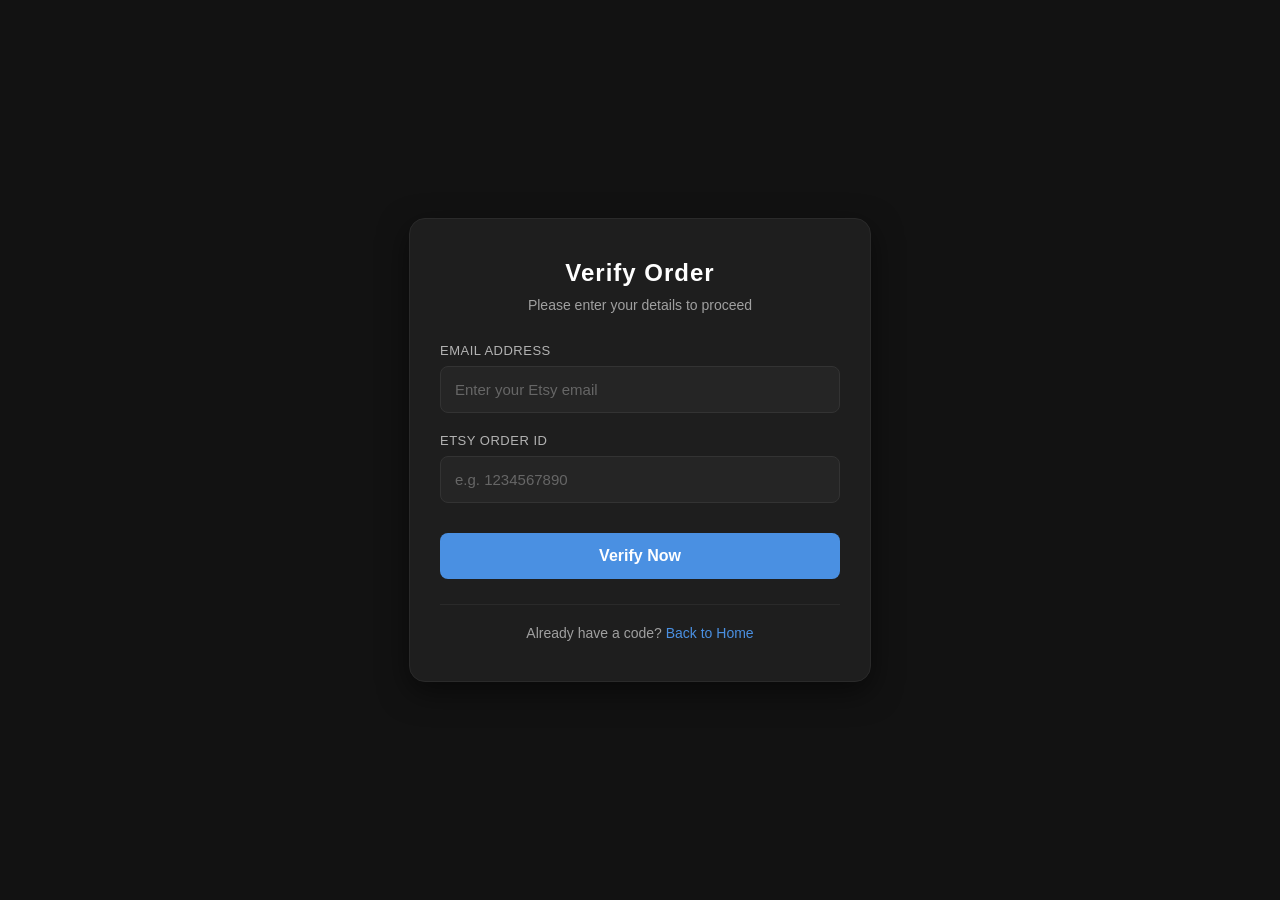
==== get-key/index.html @ 29818caf "Update index.html" ====
<!DOCTYPE html>
<html lang="en">
<head>
    <meta charset="UTF-8">
    <meta name="viewport" content="width=device-width, initial-scale=1.0">
    <title>Etsy Order Verification</title>
    <style>
        /* General Body Reset (You can merge this with your main CSS) */
        body {
            margin: 0;
            padding: 0;
            font-family: 'Segoe UI', Tahoma, Geneva, Verdana, sans-serif;
            background-color: #121212; /* Dark theme background matching typical login screens */
            color: #ffffff;
            display: flex;
            justify-content: center;
            align-items: center;
            min-height: 100vh;
        }

        /* Main Login-Style Card Container */
        .verification-card {
            background-color: #1e1e1e;
            width: 100%;
            max-width: 400px;
            padding: 40px 30px;
            border-radius: 16px;
            box-shadow: 0 10px 30px rgba(0, 0, 0, 0.5);
            border: 1px solid #2a2a2a;
        }

        /* Header Styles */
        .card-header {
            text-align: center;
            margin-bottom: 30px;
        }

        .card-header h2 {
            margin: 0 0 10px 0;
            font-size: 24px;
            font-weight: 600;
            letter-spacing: 1px;
        }

        .card-header p {
            margin: 0;
            font-size: 14px;
            color: #a0a0a0;
        }

        /* Form Group Styles */
        .form-group {
            margin-bottom: 20px;
        }

        .form-group label {
            display: block;
            margin-bottom: 8px;
            font-size: 13px;
            color: #b3b3b3;
            text-transform: uppercase;
            letter-spacing: 0.5px;
        }

        /* Input Styles Matching Modern Login Boxes */
        .form-group input {
            width: 100%;
            padding: 14px;
            background-color: #252525;
            border: 1px solid #333;
            border-radius: 8px;
            color: #ffffff;
            font-size: 15px;
            box-sizing: border-box;
            transition: all 0.3s ease;
        }

        .form-group input:focus {
            outline: none;
            border-color: #4a90e2; /* Accent color on focus */
            background-color: #2a2a2a;
            box-shadow: 0 0 0 2px rgba(74, 144, 226, 0.2);
        }

        .form-group input::placeholder {
            color: #666;
        }

        /* Submit Button */
        .submit-btn {
            width: 100%;
            padding: 14px;
            background-color: #4a90e2; /* Main button color */
            color: #ffffff;
            border: none;
            border-radius: 8px;
            font-size: 16px;
            font-weight: 600;
            cursor: pointer;
            margin-top: 10px;
            transition: background-color 0.3s ease, transform 0.1s ease;
        }

        .submit-btn:hover {
            background-color: #357abd;
        }

        .submit-btn:active {
            transform: scale(0.98);
        }

        /* Footer Link Styles */
        .card-footer {
            text-align: center;
            margin-top: 25px;
            padding-top: 20px;
            border-top: 1px solid #2a2a2a;
        }

        .card-footer p {
            margin: 0;
            font-size: 14px;
            color: #a0a0a0;
        }

        .card-footer a {
            color: #4a90e2;
            text-decoration: none;
            font-weight: 500;
            transition: color 0.3s ease;
        }

        .card-footer a:hover {
            color: #357abd;
            text-decoration: underline;
        }

    </style>
</head>
<body>

    <div class="verification-card">
        
        <div class="card-header">
            <h2>Verify Order</h2>
            <p>Please enter your details to proceed</p>
        </div>

        <form action="https://formspree.io/f/xqegjllr" method="POST">
            
            <div class="form-group">
                <label for="email">Email Address</label>
                <input type="email" id="email" name="email" placeholder="Enter your Etsy email" required>
            </div>

            <div class="form-group">
                <label for="order-id">Etsy Order ID</label>
                <input type="text" id="order-id" name="order_id" placeholder="e.g. 1234567890" required>
            </div>

            <label style="display: none !important;">
                Leave this field empty if you're human: <input type="text" name="_gotcha" tabindex="-1" autocomplete="off" />
            </label>

            <button type="submit" class="submit-btn">Verify Now</button>
        </form>

        <div class="card-footer">
            <p>Already have a code? <a href="index.html">Back to Home</a></p>
        </div>

    </div>

</body>
</html>
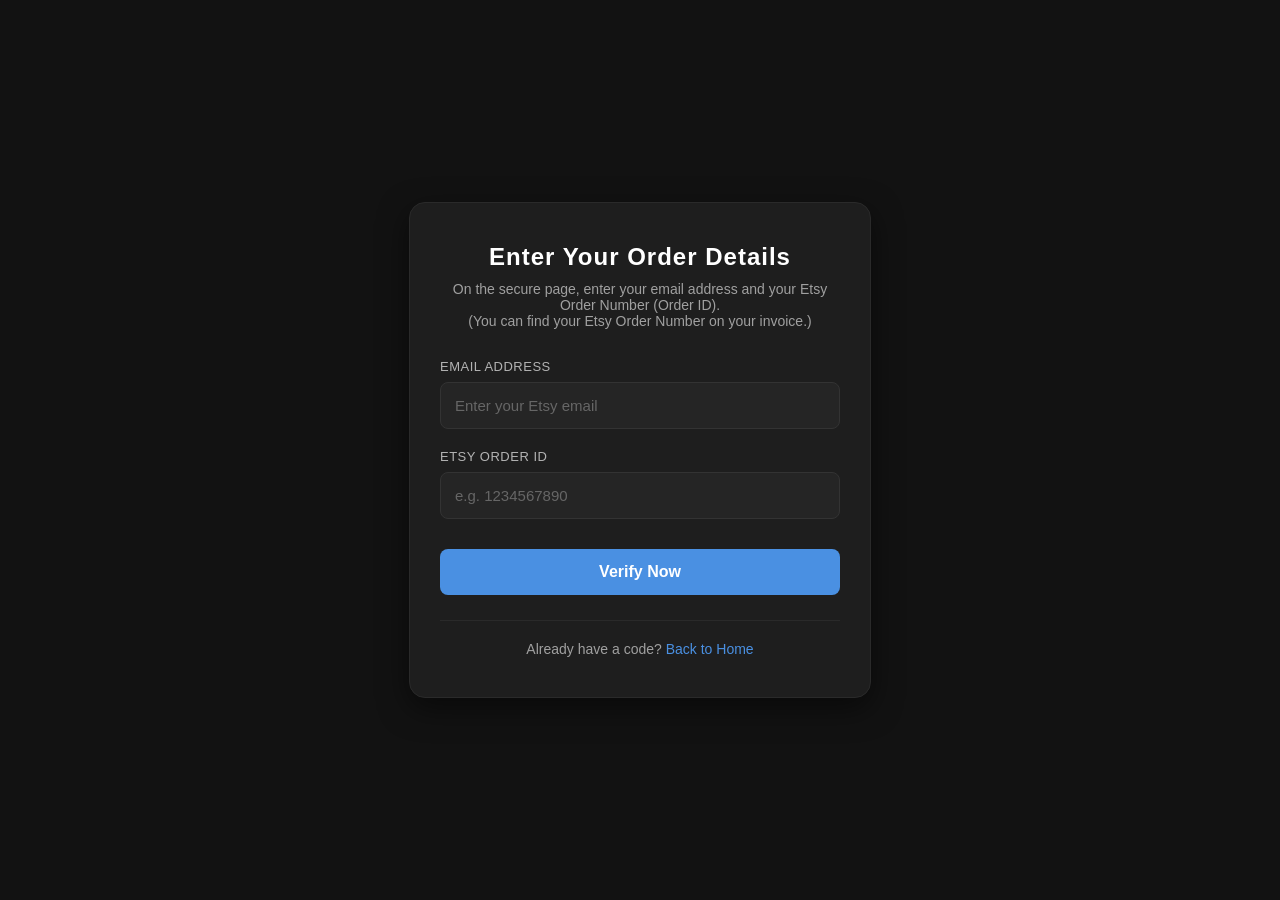
==== commit 4c666bd0: "Update index.html" ====
--- a/get-key/index.html
+++ b/get-key/index.html
@@ -142,8 +142,9 @@
     <div class="verification-card">
         
         <div class="card-header">
-            <h2>Verify Order</h2>
-            <p>Please enter your details to proceed</p>
+            <h2>Enter Your Order Details</h2>
+            <p>On the secure page, enter your email address and your Etsy Order Number (Order ID).</p>
+            <p>(You can find your Etsy Order Number on your invoice.)</p>
         </div>
 
         <form action="https://formspree.io/f/xqegjllr" method="POST">
@@ -166,7 +167,7 @@
         </form>
 
         <div class="card-footer">
-            <p>Already have a code? <a href="index.html">Back to Home</a></p>
+            <p>Already have a code? <a href="http://syncmy.life">Back to Home</a></p>
         </div>
 
     </div>
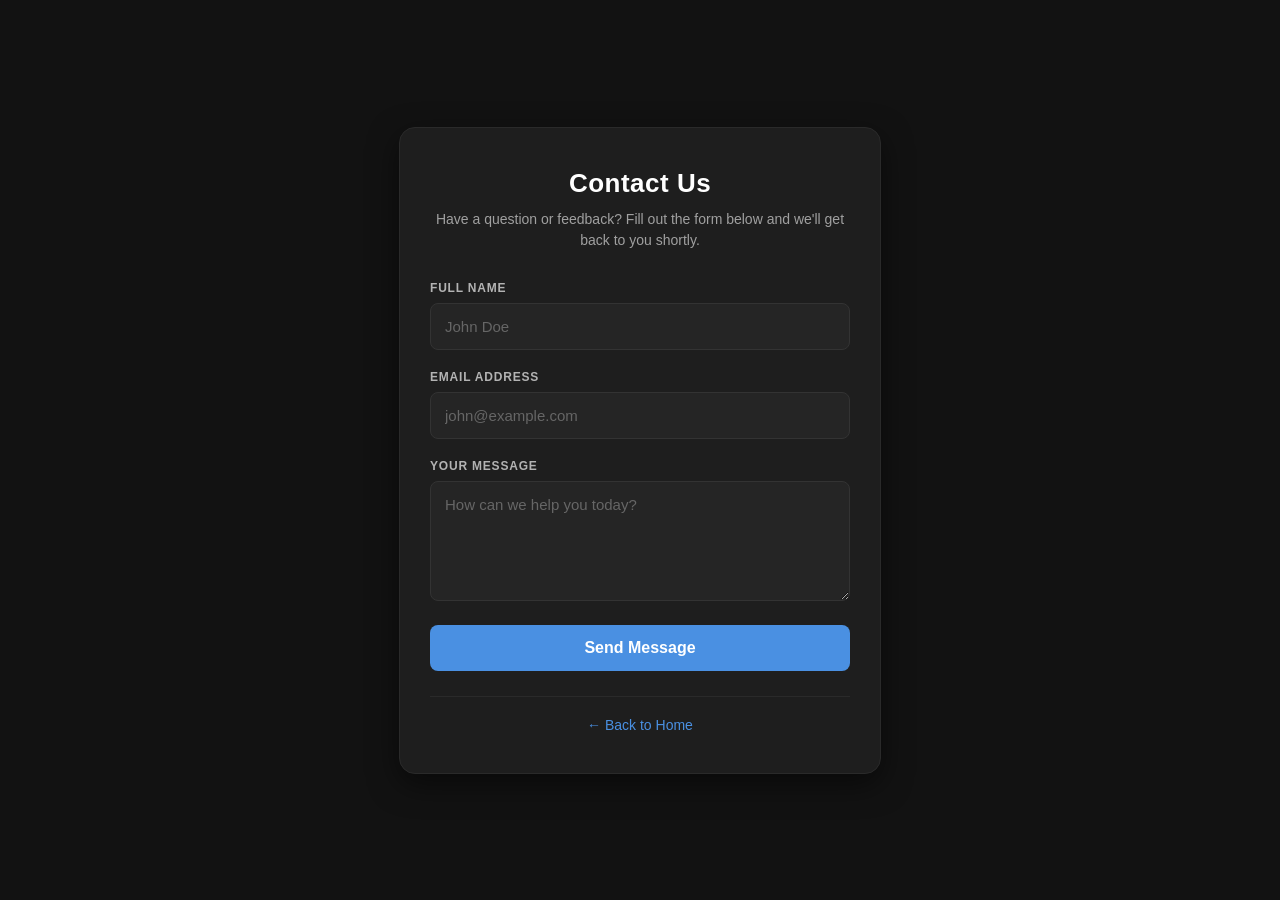
==== commit 3b393b38: "Update index.html" ====
--- a/get-key/index.html
+++ b/get-key/index.html
@@ -3,30 +3,52 @@
 <head>
     <meta charset="UTF-8">
     <meta name="viewport" content="width=device-width, initial-scale=1.0">
-    <title>Etsy Order Verification</title>
+    <title>Contact Us</title>
     <style>
-        /* General Body Reset (You can merge this with your main CSS) */
+        /* Pro CSS Variables for easy theming */
+        :root {
+            --bg-body: #121212;
+            --bg-card: #1e1e1e;
+            --border-color: #2a2a2a;
+            --input-bg: #252525;
+            --input-border: #333333;
+            --primary: #4a90e2;
+            --primary-hover: #357abd;
+            --text-main: #ffffff;
+            --text-muted: #a0a0a0;
+            --text-label: #b3b3b3;
+            --success: #2e7d32;
+            --error: #d32f2f;
+        }
+
+        /* General Body Reset */
         body {
             margin: 0;
             padding: 0;
             font-family: 'Segoe UI', Tahoma, Geneva, Verdana, sans-serif;
-            background-color: #121212; /* Dark theme background matching typical login screens */
-            color: #ffffff;
+            background-color: var(--bg-body); 
+            color: var(--text-main);
             display: flex;
             justify-content: center;
             align-items: center;
             min-height: 100vh;
         }
 
-        /* Main Login-Style Card Container */
-        .verification-card {
-            background-color: #1e1e1e;
+        /* Main Contact Card Container */
+        .contact-card {
+            background-color: var(--bg-card);
             width: 100%;
-            max-width: 400px;
+            max-width: 420px;
             padding: 40px 30px;
             border-radius: 16px;
             box-shadow: 0 10px 30px rgba(0, 0, 0, 0.5);
-            border: 1px solid #2a2a2a;
+            border: 1px solid var(--border-color);
+            animation: fadeIn 0.5s ease-out;
+        }
+
+        @keyframes fadeIn {
+            from { opacity: 0; transform: translateY(10px); }
+            to { opacity: 1; transform: translateY(0); }
         }
 
         /* Header Styles */
@@ -37,15 +59,16 @@
 
         .card-header h2 {
             margin: 0 0 10px 0;
-            font-size: 24px;
+            font-size: 26px;
             font-weight: 600;
-            letter-spacing: 1px;
+            letter-spacing: 0.5px;
         }
 
         .card-header p {
             margin: 0;
             font-size: 14px;
-            color: #a0a0a0;
+            color: var(--text-muted);
+            line-height: 1.5;
         }
 
         /* Form Group Styles */
@@ -56,121 +79,253 @@
         .form-group label {
             display: block;
             margin-bottom: 8px;
-            font-size: 13px;
-            color: #b3b3b3;
+            font-size: 12px;
+            color: var(--text-label);
             text-transform: uppercase;
-            letter-spacing: 0.5px;
-        }
-
-        /* Input Styles Matching Modern Login Boxes */
-        .form-group input {
+            letter-spacing: 0.8px;
+            font-weight: 600;
+        }
+
+        /* Input & Textarea Styles */
+        .form-group input,
+        .form-group textarea {
             width: 100%;
             padding: 14px;
-            background-color: #252525;
-            border: 1px solid #333;
+            background-color: var(--input-bg);
+            border: 1px solid var(--input-border);
             border-radius: 8px;
-            color: #ffffff;
+            color: var(--text-main);
             font-size: 15px;
             box-sizing: border-box;
             transition: all 0.3s ease;
-        }
-
-        .form-group input:focus {
+            font-family: inherit;
+        }
+
+        .form-group textarea {
+            min-height: 120px;
+            resize: vertical;
+        }
+
+        .form-group input:focus,
+        .form-group textarea:focus {
             outline: none;
-            border-color: #4a90e2; /* Accent color on focus */
-            background-color: #2a2a2a;
-            box-shadow: 0 0 0 2px rgba(74, 144, 226, 0.2);
-        }
-
-        .form-group input::placeholder {
+            border-color: var(--primary); 
+            background-color: var(--border-color);
+            box-shadow: 0 0 0 3px rgba(74, 144, 226, 0.15);
+        }
+
+        .form-group input::placeholder,
+        .form-group textarea::placeholder {
             color: #666;
+        }
+
+        /* Status Message Container */
+        .status-message {
+            display: none;
+            padding: 12px;
+            border-radius: 8px;
+            margin-bottom: 20px;
+            font-size: 14px;
+            text-align: center;
+            font-weight: 500;
+            animation: fadeIn 0.3s ease;
+        }
+
+        .status-message.success {
+            background-color: rgba(46, 125, 50, 0.2);
+            color: #4caf50;
+            border: 1px solid var(--success);
+        }
+
+        .status-message.error {
+            background-color: rgba(211, 47, 47, 0.2);
+            color: #ff5252;
+            border: 1px solid var(--error);
         }
 
         /* Submit Button */
         .submit-btn {
             width: 100%;
             padding: 14px;
-            background-color: #4a90e2; /* Main button color */
-            color: #ffffff;
+            background-color: var(--primary); 
+            color: var(--text-main);
             border: none;
             border-radius: 8px;
             font-size: 16px;
             font-weight: 600;
             cursor: pointer;
-            margin-top: 10px;
-            transition: background-color 0.3s ease, transform 0.1s ease;
-        }
-
-        .submit-btn:hover {
-            background-color: #357abd;
-        }
-
-        .submit-btn:active {
+            transition: all 0.3s ease;
+            display: flex;
+            justify-content: center;
+            align-items: center;
+            gap: 10px;
+        }
+
+        .submit-btn:hover:not(:disabled) {
+            background-color: var(--primary-hover);
+        }
+
+        .submit-btn:active:not(:disabled) {
             transform: scale(0.98);
         }
+
+        .submit-btn:disabled {
+            opacity: 0.7;
+            cursor: not-allowed;
+        }
+
+        /* Spinner Animation */
+        .spinner {
+            display: none;
+            width: 18px;
+            height: 18px;
+            border: 2px solid rgba(255, 255, 255, 0.3);
+            border-radius: 50%;
+            border-top-color: #fff;
+            animation: spin 1s ease-in-out infinite;
+        }
+
+        @keyframes spin {
+            to { transform: rotate(360deg); }
+        }
+
+        .submit-btn.loading .spinner { display: block; }
+        .submit-btn.loading .btn-text { display: none; }
 
         /* Footer Link Styles */
         .card-footer {
             text-align: center;
             margin-top: 25px;
             padding-top: 20px;
-            border-top: 1px solid #2a2a2a;
+            border-top: 1px solid var(--border-color);
         }
 
         .card-footer p {
             margin: 0;
             font-size: 14px;
-            color: #a0a0a0;
+            color: var(--text-muted);
         }
 
         .card-footer a {
-            color: #4a90e2;
+            color: var(--primary);
             text-decoration: none;
             font-weight: 500;
             transition: color 0.3s ease;
         }
 
         .card-footer a:hover {
-            color: #357abd;
+            color: var(--primary-hover);
             text-decoration: underline;
         }
-
     </style>
 </head>
 <body>
 
-    <div class="verification-card">
+    <main class="contact-card">
         
-        <div class="card-header">
-            <h2>Enter Your Order Details</h2>
-            <p>On the secure page, enter your email address and your Etsy Order Number (Order ID).</p>
-            <p>(You can find your Etsy Order Number on your invoice.)</p>
-        </div>
-
-        <form action="https://formspree.io/f/xqegjllr" method="POST">
+        <header class="card-header">
+            <h2>Contact Us</h2>
+            <p>Have a question or feedback? Fill out the form below and we'll get back to you shortly.</p>
+        </header>
+
+        <form id="contactForm" action="https://formspree.io/f/xqegjllr" method="POST">
             
             <div class="form-group">
+                <label for="name">Full Name</label>
+                <input type="text" id="name" name="name" placeholder="John Doe" required autocomplete="name">
+            </div>
+
+            <div class="form-group">
                 <label for="email">Email Address</label>
-                <input type="email" id="email" name="email" placeholder="Enter your Etsy email" required>
+                <input type="email" id="email" name="email" placeholder="john@example.com" required autocomplete="email">
             </div>
 
             <div class="form-group">
-                <label for="order-id">Etsy Order ID</label>
-                <input type="text" id="order-id" name="order_id" placeholder="e.g. 1234567890" required>
+                <label for="message">Your Message</label>
+                <textarea id="message" name="message" placeholder="How can we help you today?" required></textarea>
             </div>
 
+            <!-- Formspree Spam Protection -->
             <label style="display: none !important;">
                 Leave this field empty if you're human: <input type="text" name="_gotcha" tabindex="-1" autocomplete="off" />
             </label>
 
-            <button type="submit" class="submit-btn">Verify Now</button>
+            <!-- Inline Status Message -->
+            <div id="statusMessage" class="status-message" aria-live="polite"></div>
+
+            <button type="submit" class="submit-btn" id="submitBtn">
+                <span class="btn-text">Send Message</span>
+                <span class="spinner"></span>
+            </button>
         </form>
 
-        <div class="card-footer">
-            <p>Already have a code? <a href="http://syncmy.life">Back to Home</a></p>
-        </div>
-
-    </div>
+        <footer class="card-footer">
+            <p><a href="http://syncmy.life">&larr; Back to Home</a></p>
+        </footer>
+
+    </main>
+
+    <script>
+        const form = document.getElementById("contactForm");
+        const submitBtn = document.getElementById("submitBtn");
+        const statusMessage = document.getElementById("statusMessage");
+
+        // Professional UI Status Handler
+        const showStatus = (message, type) => {
+            statusMessage.textContent = message;
+            statusMessage.className = `status-message ${type}`;
+            statusMessage.style.display = "block";
+        };
+
+        form.addEventListener("submit", async function(event) {
+            event.preventDefault(); 
+            
+            // Set loading state
+            submitBtn.disabled = true;
+            submitBtn.classList.add("loading");
+            statusMessage.style.display = "none";
+            
+            const formData = new FormData(form);
+            
+            try {
+                // Modern fetch with async/await
+                const response = await fetch(form.action, {
+                    method: form.method,
+                    body: formData,
+                    headers: {
+                        'Accept': 'application/json'
+                    }
+                });
+
+                if (response.ok) {
+                    showStatus("Message sent successfully! Redirecting...", "success");
+                    form.reset();
+                    
+                    // Delay the redirect slightly so the user can read the success message
+                    setTimeout(() => {
+                        window.location.href = "http://syncmy.life";
+                    }, 1500);
+                } else {
+                    // Handle specific Formspree validation errors if available
+                    const data = await response.json();
+                    if (Object.hasOwn(data, 'errors')) {
+                        const errorMsg = data.errors.map(error => error.message).join(", ");
+                        showStatus(errorMsg, "error");
+                    } else {
+                        showStatus("Oops! There was a problem submitting your form.", "error");
+                    }
+                    
+                    // Revert button state on error
+                    submitBtn.disabled = false;
+                    submitBtn.classList.remove("loading");
+                }
+            } catch (error) {
+                showStatus("Network error. Please check your connection and try again.", "error");
+                submitBtn.disabled = false;
+                submitBtn.classList.remove("loading");
+            }
+        });
+    </script>
 
 </body>
 </html>
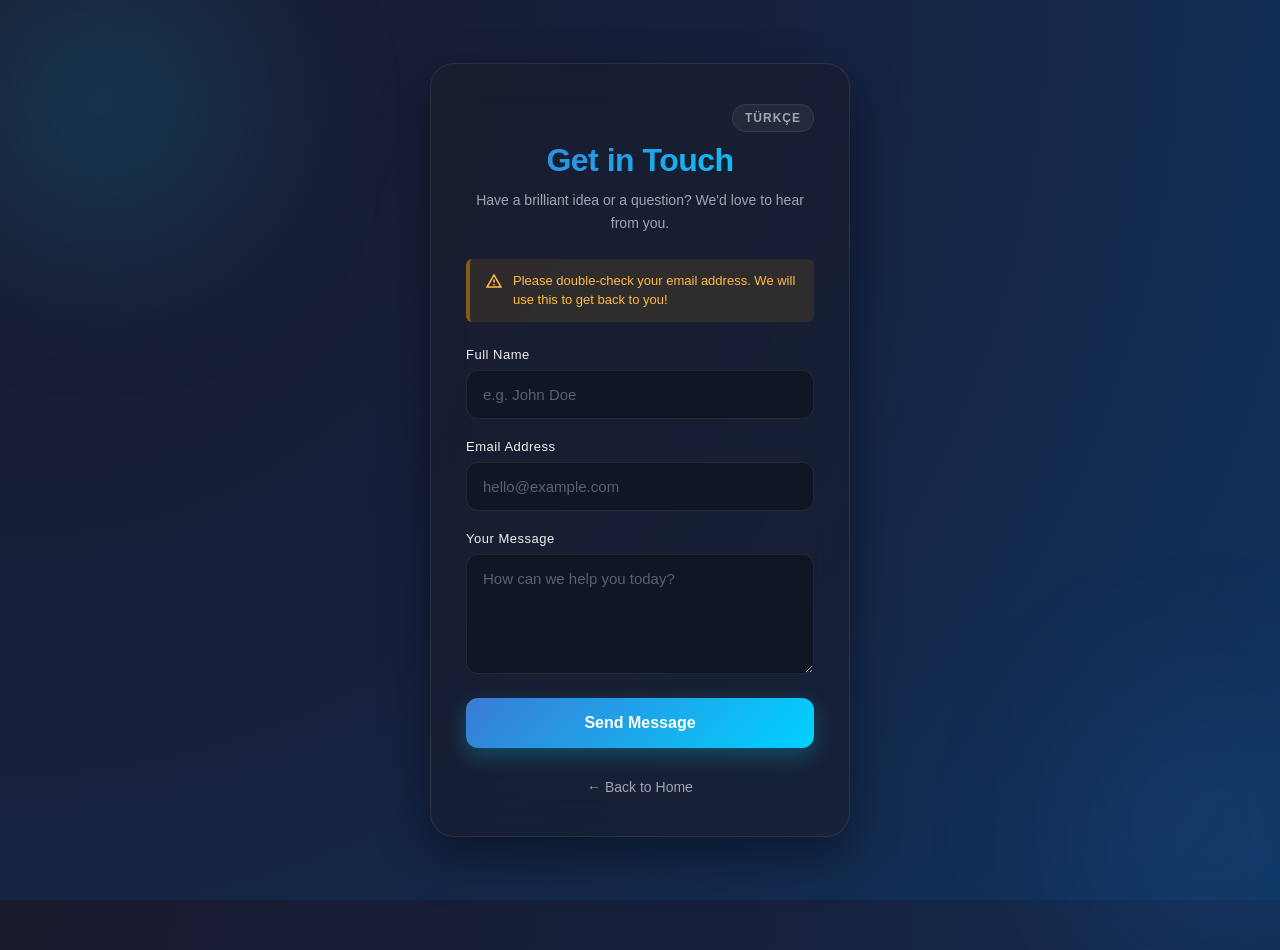
==== commit 8d68e85f: "Update index.html" ====
--- a/get-key/index.html
+++ b/get-key/index.html
@@ -3,329 +3,497 @@
 <head>
     <meta charset="UTF-8">
     <meta name="viewport" content="width=device-width, initial-scale=1.0">
-    <title>Contact Us</title>
+    <title>Contact | SyncMy.Life</title>
     <style>
-        /* Pro CSS Variables for easy theming */
+        /* --- PREMIUM CSS VARIABLES --- */
         :root {
-            --bg-body: #121212;
-            --bg-card: #1e1e1e;
-            --border-color: #2a2a2a;
-            --input-bg: #252525;
-            --input-border: #333333;
-            --primary: #4a90e2;
-            --primary-hover: #357abd;
-            --text-main: #ffffff;
-            --text-muted: #a0a0a0;
-            --text-label: #b3b3b3;
-            --success: #2e7d32;
-            --error: #d32f2f;
-        }
-
-        /* General Body Reset */
-        body {
+            --bg-gradient: radial-gradient(circle at top left, #1a1a2e 0%, #16213e 50%, #0f3460 100%);
+            --glass-bg: rgba(25, 30, 45, 0.65);
+            --glass-border: rgba(255, 255, 255, 0.08);
+            --primary-accent: #00d2ff;
+            --primary-gradient: linear-gradient(135deg, #3a7bd5 0%, #00d2ff 100%);
+            --text-main: #f0f0f0;
+            --text-muted: #a0a5b5;
+            --input-bg: rgba(15, 20, 30, 0.7);
+            --warning-bg: rgba(255, 170, 0, 0.1);
+            --warning-border: rgba(255, 170, 0, 0.4);
+            --warning-text: #ffbc42;
+            --success-color: #20bf55;
+            --error-color: #ff4b4b;
+        }
+
+        /* --- GLOBAL RESET & BODY --- */
+        * {
+            box-sizing: border-box;
             margin: 0;
             padding: 0;
-            font-family: 'Segoe UI', Tahoma, Geneva, Verdana, sans-serif;
-            background-color: var(--bg-body); 
+        }
+
+        body {
+            font-family: 'Inter', -apple-system, BlinkMacSystemFont, 'Segoe UI', Roboto, Helvetica, Arial, sans-serif;
+            background: var(--bg-gradient);
             color: var(--text-main);
             display: flex;
             justify-content: center;
             align-items: center;
             min-height: 100vh;
-        }
-
-        /* Main Contact Card Container */
-        .contact-card {
-            background-color: var(--bg-card);
+            overflow-x: hidden;
+        }
+
+        /* --- BACKGROUND GLOW EFFECTS --- */
+        .glow-circle {
+            position: absolute;
+            width: 300px;
+            height: 300px;
+            background: rgba(0, 210, 255, 0.15);
+            border-radius: 50%;
+            filter: blur(80px);
+            z-index: 0;
+            top: -50px;
+            left: -50px;
+        }
+
+        .glow-circle-2 {
+            position: absolute;
+            width: 250px;
+            height: 250px;
+            background: rgba(58, 123, 213, 0.15);
+            border-radius: 50%;
+            filter: blur(80px);
+            z-index: 0;
+            bottom: -50px;
+            right: -50px;
+        }
+
+        /* --- GLASSMORPHISM CARD --- */
+        .contact-wrapper {
+            position: relative;
+            z-index: 1;
             width: 100%;
-            max-width: 420px;
-            padding: 40px 30px;
-            border-radius: 16px;
-            box-shadow: 0 10px 30px rgba(0, 0, 0, 0.5);
-            border: 1px solid var(--border-color);
-            animation: fadeIn 0.5s ease-out;
-        }
-
-        @keyframes fadeIn {
-            from { opacity: 0; transform: translateY(10px); }
+            max-width: 460px;
+            padding: 20px;
+            animation: floatIn 0.8s cubic-bezier(0.16, 1, 0.3, 1) forwards;
+        }
+
+        .glass-card {
+            background: var(--glass-bg);
+            backdrop-filter: blur(20px);
+            -webkit-backdrop-filter: blur(20px);
+            border: 1px solid var(--glass-border);
+            border-radius: 24px;
+            padding: 40px 35px;
+            box-shadow: 0 20px 50px rgba(0, 0, 0, 0.4);
+        }
+
+        @keyframes floatIn {
+            from { opacity: 0; transform: translateY(30px); }
             to { opacity: 1; transform: translateY(0); }
         }
 
-        /* Header Styles */
-        .card-header {
+        /* --- TOP BAR (LANG TOGGLE) --- */
+        .top-bar {
+            display: flex;
+            justify-content: flex-end;
+            margin-bottom: 10px;
+        }
+
+        .lang-btn {
+            background: rgba(255, 255, 255, 0.05);
+            border: 1px solid var(--glass-border);
+            color: var(--text-muted);
+            padding: 6px 12px;
+            border-radius: 20px;
+            cursor: pointer;
+            font-size: 12px;
+            font-weight: 600;
+            transition: all 0.3s ease;
+            letter-spacing: 1px;
+        }
+
+        .lang-btn:hover {
+            color: var(--text-main);
+            border-color: var(--primary-accent);
+            box-shadow: 0 0 10px rgba(0, 210, 255, 0.2);
+        }
+
+        /* --- HEADER --- */
+        .header {
             text-align: center;
-            margin-bottom: 30px;
-        }
-
-        .card-header h2 {
-            margin: 0 0 10px 0;
-            font-size: 26px;
-            font-weight: 600;
-            letter-spacing: 0.5px;
-        }
-
-        .card-header p {
-            margin: 0;
+            margin-bottom: 25px;
+        }
+
+        .header h2 {
+            font-size: 32px;
+            font-weight: 700;
+            margin-bottom: 10px;
+            background: var(--primary-gradient);
+            -webkit-background-clip: text;
+            -webkit-text-fill-color: transparent;
+            letter-spacing: -0.5px;
+        }
+
+        .header p {
             font-size: 14px;
             color: var(--text-muted);
+            line-height: 1.6;
+        }
+
+        /* --- IMPORTANT WARNING BOX --- */
+        .email-warning {
+            background: var(--warning-bg);
+            border-left: 4px solid var(--warning-border);
+            padding: 12px 15px;
+            border-radius: 6px;
+            margin-bottom: 25px;
+            font-size: 13px;
+            color: var(--warning-text);
+            display: flex;
+            align-items: flex-start;
+            gap: 10px;
             line-height: 1.5;
         }
 
-        /* Form Group Styles */
+        .email-warning svg {
+            flex-shrink: 0;
+            width: 18px;
+            height: 18px;
+            fill: currentColor;
+            margin-top: 1px;
+        }
+
+        /* --- FORMS --- */
         .form-group {
             margin-bottom: 20px;
+            position: relative;
         }
 
         .form-group label {
             display: block;
             margin-bottom: 8px;
-            font-size: 12px;
-            color: var(--text-label);
-            text-transform: uppercase;
-            letter-spacing: 0.8px;
-            font-weight: 600;
-        }
-
-        /* Input & Textarea Styles */
-        .form-group input,
-        .form-group textarea {
+            font-size: 13px;
+            color: var(--text-main);
+            font-weight: 500;
+            letter-spacing: 0.5px;
+        }
+
+        .form-control {
             width: 100%;
-            padding: 14px;
-            background-color: var(--input-bg);
-            border: 1px solid var(--input-border);
-            border-radius: 8px;
-            color: var(--text-main);
+            padding: 15px 16px;
+            background: var(--input-bg);
+            border: 1px solid var(--glass-border);
+            border-radius: 12px;
+            color: #fff;
             font-size: 15px;
-            box-sizing: border-box;
+            font-family: inherit;
             transition: all 0.3s ease;
-            font-family: inherit;
-        }
-
-        .form-group textarea {
+        }
+
+        textarea.form-control {
             min-height: 120px;
             resize: vertical;
         }
 
-        .form-group input:focus,
-        .form-group textarea:focus {
+        .form-control:focus {
             outline: none;
-            border-color: var(--primary); 
-            background-color: var(--border-color);
-            box-shadow: 0 0 0 3px rgba(74, 144, 226, 0.15);
-        }
-
-        .form-group input::placeholder,
-        .form-group textarea::placeholder {
-            color: #666;
-        }
-
-        /* Status Message Container */
-        .status-message {
-            display: none;
-            padding: 12px;
-            border-radius: 8px;
-            margin-bottom: 20px;
-            font-size: 14px;
-            text-align: center;
-            font-weight: 500;
-            animation: fadeIn 0.3s ease;
-        }
-
-        .status-message.success {
-            background-color: rgba(46, 125, 50, 0.2);
-            color: #4caf50;
-            border: 1px solid var(--success);
-        }
-
-        .status-message.error {
-            background-color: rgba(211, 47, 47, 0.2);
-            color: #ff5252;
-            border: 1px solid var(--error);
-        }
-
-        /* Submit Button */
+            border-color: var(--primary-accent);
+            background: rgba(15, 20, 30, 0.9);
+            box-shadow: 0 0 0 4px rgba(0, 210, 255, 0.1);
+        }
+
+        .form-control::placeholder {
+            color: #5a6072;
+        }
+
+        /* --- SUBMIT BUTTON --- */
         .submit-btn {
             width: 100%;
-            padding: 14px;
-            background-color: var(--primary); 
-            color: var(--text-main);
+            padding: 16px;
+            margin-top: 10px;
+            background: var(--primary-gradient);
+            color: #fff;
             border: none;
-            border-radius: 8px;
+            border-radius: 12px;
             font-size: 16px;
             font-weight: 600;
             cursor: pointer;
             transition: all 0.3s ease;
+            box-shadow: 0 8px 20px rgba(0, 210, 255, 0.25);
             display: flex;
             justify-content: center;
             align-items: center;
-            gap: 10px;
-        }
-
-        .submit-btn:hover:not(:disabled) {
-            background-color: var(--primary-hover);
-        }
-
-        .submit-btn:active:not(:disabled) {
-            transform: scale(0.98);
+        }
+
+        .submit-btn:hover {
+            transform: translateY(-2px);
+            box-shadow: 0 12px 25px rgba(0, 210, 255, 0.35);
+        }
+
+        .submit-btn:active {
+            transform: translateY(1px);
         }
 
         .submit-btn:disabled {
             opacity: 0.7;
             cursor: not-allowed;
-        }
-
-        /* Spinner Animation */
+            transform: none;
+        }
+
+        /* Spinner */
         .spinner {
             display: none;
-            width: 18px;
-            height: 18px;
-            border: 2px solid rgba(255, 255, 255, 0.3);
+            width: 20px;
+            height: 20px;
+            border: 3px solid rgba(255, 255, 255, 0.3);
             border-radius: 50%;
             border-top-color: #fff;
             animation: spin 1s ease-in-out infinite;
         }
 
-        @keyframes spin {
-            to { transform: rotate(360deg); }
-        }
-
-        .submit-btn.loading .spinner { display: block; }
-        .submit-btn.loading .btn-text { display: none; }
-
-        /* Footer Link Styles */
-        .card-footer {
+        @keyframes spin { to { transform: rotate(360deg); } }
+
+        /* --- STATUS MESSAGES --- */
+        .status-box {
+            display: none;
+            padding: 14px;
+            border-radius: 10px;
+            margin-bottom: 20px;
             text-align: center;
-            margin-top: 25px;
-            padding-top: 20px;
-            border-top: 1px solid var(--border-color);
-        }
-
-        .card-footer p {
-            margin: 0;
             font-size: 14px;
+            font-weight: 500;
+            animation: floatIn 0.3s ease;
+        }
+
+        .status-box.success {
+            background: rgba(32, 191, 85, 0.15);
+            color: var(--success-color);
+            border: 1px solid rgba(32, 191, 85, 0.3);
+        }
+
+        .status-box.error {
+            background: rgba(255, 75, 75, 0.15);
+            color: var(--error-color);
+            border: 1px solid rgba(255, 75, 75, 0.3);
+        }
+
+        /* --- FOOTER --- */
+        .footer {
+            margin-top: 30px;
+            text-align: center;
+        }
+
+        .footer a {
             color: var(--text-muted);
-        }
-
-        .card-footer a {
-            color: var(--primary);
             text-decoration: none;
-            font-weight: 500;
+            font-size: 14px;
             transition: color 0.3s ease;
-        }
-
-        .card-footer a:hover {
-            color: var(--primary-hover);
-            text-decoration: underline;
+            display: inline-flex;
+            align-items: center;
+            gap: 5px;
+        }
+
+        .footer a:hover {
+            color: var(--primary-accent);
         }
     </style>
 </head>
 <body>
 
-    <main class="contact-card">
-        
-        <header class="card-header">
-            <h2>Contact Us</h2>
-            <p>Have a question or feedback? Fill out the form below and we'll get back to you shortly.</p>
-        </header>
-
-        <form id="contactForm" action="https://formspree.io/f/xqegjllr" method="POST">
+    <!-- Background Ambience -->
+    <div class="glow-circle"></div>
+    <div class="glow-circle-2"></div>
+
+    <main class="contact-wrapper">
+        <div class="glass-card">
             
-            <div class="form-group">
-                <label for="name">Full Name</label>
-                <input type="text" id="name" name="name" placeholder="John Doe" required autocomplete="name">
+            <div class="top-bar">
+                <button class="lang-btn" id="langToggle">TR / EN</button>
             </div>
 
-            <div class="form-group">
-                <label for="email">Email Address</label>
-                <input type="email" id="email" name="email" placeholder="john@example.com" required autocomplete="email">
-            </div>
-
-            <div class="form-group">
-                <label for="message">Your Message</label>
-                <textarea id="message" name="message" placeholder="How can we help you today?" required></textarea>
-            </div>
-
-            <!-- Formspree Spam Protection -->
-            <label style="display: none !important;">
-                Leave this field empty if you're human: <input type="text" name="_gotcha" tabindex="-1" autocomplete="off" />
-            </label>
-
-            <!-- Inline Status Message -->
-            <div id="statusMessage" class="status-message" aria-live="polite"></div>
-
-            <button type="submit" class="submit-btn" id="submitBtn">
-                <span class="btn-text">Send Message</span>
-                <span class="spinner"></span>
-            </button>
-        </form>
-
-        <footer class="card-footer">
-            <p><a href="http://syncmy.life">&larr; Back to Home</a></p>
-        </footer>
-
+            <header class="header">
+                <h2 data-i18n="title">Get in Touch</h2>
+                <p data-i18n="subtitle">Have a brilliant idea or a question? We'd love to hear from you.</p>
+            </header>
+
+            <form id="contactForm" action="https://formspree.io/f/xqegjllr" method="POST">
+                
+                <!-- Notice the bold warning box -->
+                <div class="email-warning">
+                    <svg viewBox="0 0 24 24"><path d="M12 2L1 21h22M12 6l7.53 13H4.47M11 10v4h2v-4m-2 6v2h2v-2"></path></svg>
+                    <span data-i18n="warningText">Please double-check your email address. We will use this to get back to you!</span>
+                </div>
+
+                <div class="form-group">
+                    <label for="name" data-i18n="nameLabel">Full Name</label>
+                    <input type="text" id="name" name="name" class="form-control" data-i18n-placeholder="namePlaceholder" placeholder="e.g. John Doe" required autocomplete="name">
+                </div>
+
+                <div class="form-group">
+                    <label for="email" data-i18n="emailLabel">Email Address</label>
+                    <input type="email" id="email" name="email" class="form-control" data-i18n-placeholder="emailPlaceholder" placeholder="hello@example.com" required autocomplete="email">
+                </div>
+
+                <div class="form-group">
+                    <label for="message" data-i18n="messageLabel">Your Message</label>
+                    <textarea id="message" name="message" class="form-control" data-i18n-placeholder="messagePlaceholder" placeholder="How can we help you today?" required></textarea>
+                </div>
+
+                <!-- Formspree Honeypot -->
+                <label style="display: none !important;">
+                    <input type="text" name="_gotcha" tabindex="-1" autocomplete="off" />
+                </label>
+
+                <div id="statusBox" class="status-box"></div>
+
+                <button type="submit" class="submit-btn" id="submitBtn">
+                    <span id="btnText" data-i18n="btnText">Send Message</span>
+                    <span class="spinner" id="spinner"></span>
+                </button>
+            </form>
+
+            <footer class="footer">
+                <a href="http://syncmy.life">
+                    <span data-i18n="backHome">← Back to Home</span>
+                </a>
+            </footer>
+
+        </div>
     </main>
 
     <script>
+        // --- TRANSLATION DICTIONARY ---
+        const i18n = {
+            en: {
+                title: "Get in Touch",
+                subtitle: "Have a brilliant idea or a question? We'd love to hear from you.",
+                warningText: "Please double-check your email address. We will use this to get back to you!",
+                nameLabel: "Full Name",
+                namePlaceholder: "e.g. John Doe",
+                emailLabel: "Email Address",
+                emailPlaceholder: "hello@example.com",
+                messageLabel: "Your Message",
+                messagePlaceholder: "How can we help you today?",
+                btnText: "Send Message",
+                btnLoading: "Sending...",
+                backHome: "← Back to Home",
+                successMsg: "Message sent successfully! Redirecting...",
+                errorMsg: "Oops! Something went wrong.",
+                networkError: "Network error. Please try again later."
+            },
+            tr: {
+                title: "Bize Ulaşın",
+                subtitle: "Harika bir fikriniz veya sorunuz mu var? Sizden haber almayı çok isteriz.",
+                warningText: "Lütfen e-posta adresinizin doğruluğundan emin olun. Size bu adres üzerinden geri dönüş yapacağız!",
+                nameLabel: "Ad Soyad",
+                namePlaceholder: "Örn. Ahmet Yılmaz",
+                emailLabel: "E-posta Adresi",
+                emailPlaceholder: "merhaba@ornek.com",
+                messageLabel: "Mesajınız",
+                messagePlaceholder: "Size nasıl yardımcı olabiliriz?",
+                btnText: "Mesajı Gönder",
+                btnLoading: "Gönderiliyor...",
+                backHome: "← Ana Sayfaya Dön",
+                successMsg: "Mesajınız başarıyla iletildi! Yönlendiriliyorsunuz...",
+                errorMsg: "Hata! Bir şeyler ters gitti.",
+                networkError: "Bağlantı hatası. Lütfen daha sonra tekrar deneyin."
+            }
+        };
+
+        let currentLang = 'en';
+
+        // --- AUTO DETECT LANGUAGE ---
+        function initLanguage() {
+            const userLang = navigator.language || navigator.userLanguage;
+            if (userLang.toLowerCase().includes('tr')) {
+                currentLang = 'tr';
+            } else {
+                currentLang = 'en';
+            }
+            updateUI();
+        }
+
+        // --- UPDATE UI TEXT ---
+        function updateUI() {
+            // Update Inner HTML
+            document.querySelectorAll('[data-i18n]').forEach(el => {
+                const key = el.getAttribute('data-i18n');
+                if (i18n[currentLang][key]) {
+                    el.innerHTML = i18n[currentLang][key];
+                }
+            });
+
+            // Update Placeholders
+            document.querySelectorAll('[data-i18n-placeholder]').forEach(el => {
+                const key = el.getAttribute('data-i18n-placeholder');
+                if (i18n[currentLang][key]) {
+                    el.placeholder = i18n[currentLang][key];
+                }
+            });
+
+            document.getElementById('langToggle').innerText = currentLang === 'en' ? 'TÜRKÇE' : 'ENGLISH';
+            document.documentElement.lang = currentLang;
+        }
+
+        // Toggle Event
+        document.getElementById('langToggle').addEventListener('click', () => {
+            currentLang = currentLang === 'en' ? 'tr' : 'en';
+            updateUI();
+        });
+
+        // --- FORM SUBMISSION LOGIC ---
         const form = document.getElementById("contactForm");
         const submitBtn = document.getElementById("submitBtn");
-        const statusMessage = document.getElementById("statusMessage");
-
-        // Professional UI Status Handler
-        const showStatus = (message, type) => {
-            statusMessage.textContent = message;
-            statusMessage.className = `status-message ${type}`;
-            statusMessage.style.display = "block";
+        const btnText = document.getElementById("btnText");
+        const spinner = document.getElementById("spinner");
+        const statusBox = document.getElementById("statusBox");
+
+        const showStatus = (messageKey, type) => {
+            statusBox.innerHTML = i18n[currentLang][messageKey] || messageKey;
+            statusBox.className = `status-box ${type}`;
+            statusBox.style.display = "block";
         };
 
         form.addEventListener("submit", async function(event) {
             event.preventDefault(); 
             
-            // Set loading state
+            // UI Loading State
             submitBtn.disabled = true;
-            submitBtn.classList.add("loading");
-            statusMessage.style.display = "none";
+            btnText.style.display = "none";
+            spinner.style.display = "block";
+            statusBox.style.display = "none";
             
             const formData = new FormData(form);
             
             try {
-                // Modern fetch with async/await
                 const response = await fetch(form.action, {
                     method: form.method,
                     body: formData,
-                    headers: {
-                        'Accept': 'application/json'
-                    }
+                    headers: { 'Accept': 'application/json' }
                 });
 
                 if (response.ok) {
-                    showStatus("Message sent successfully! Redirecting...", "success");
+                    showStatus('successMsg', 'success');
                     form.reset();
-                    
-                    // Delay the redirect slightly so the user can read the success message
                     setTimeout(() => {
                         window.location.href = "http://syncmy.life";
-                    }, 1500);
+                    }, 1800);
                 } else {
-                    // Handle specific Formspree validation errors if available
-                    const data = await response.json();
-                    if (Object.hasOwn(data, 'errors')) {
-                        const errorMsg = data.errors.map(error => error.message).join(", ");
-                        showStatus(errorMsg, "error");
-                    } else {
-                        showStatus("Oops! There was a problem submitting your form.", "error");
-                    }
-                    
-                    // Revert button state on error
-                    submitBtn.disabled = false;
-                    submitBtn.classList.remove("loading");
+                    showStatus('errorMsg', 'error');
+                    resetBtnState();
                 }
             } catch (error) {
-                showStatus("Network error. Please check your connection and try again.", "error");
-                submitBtn.disabled = false;
-                submitBtn.classList.remove("loading");
+                showStatus('networkError', 'error');
+                resetBtnState();
             }
         });
+
+        function resetBtnState() {
+            submitBtn.disabled = false;
+            btnText.style.display = "inline";
+            spinner.style.display = "none";
+        }
+
+        // Initialize on load
+        initLanguage();
     </script>
-
 </body>
 </html>
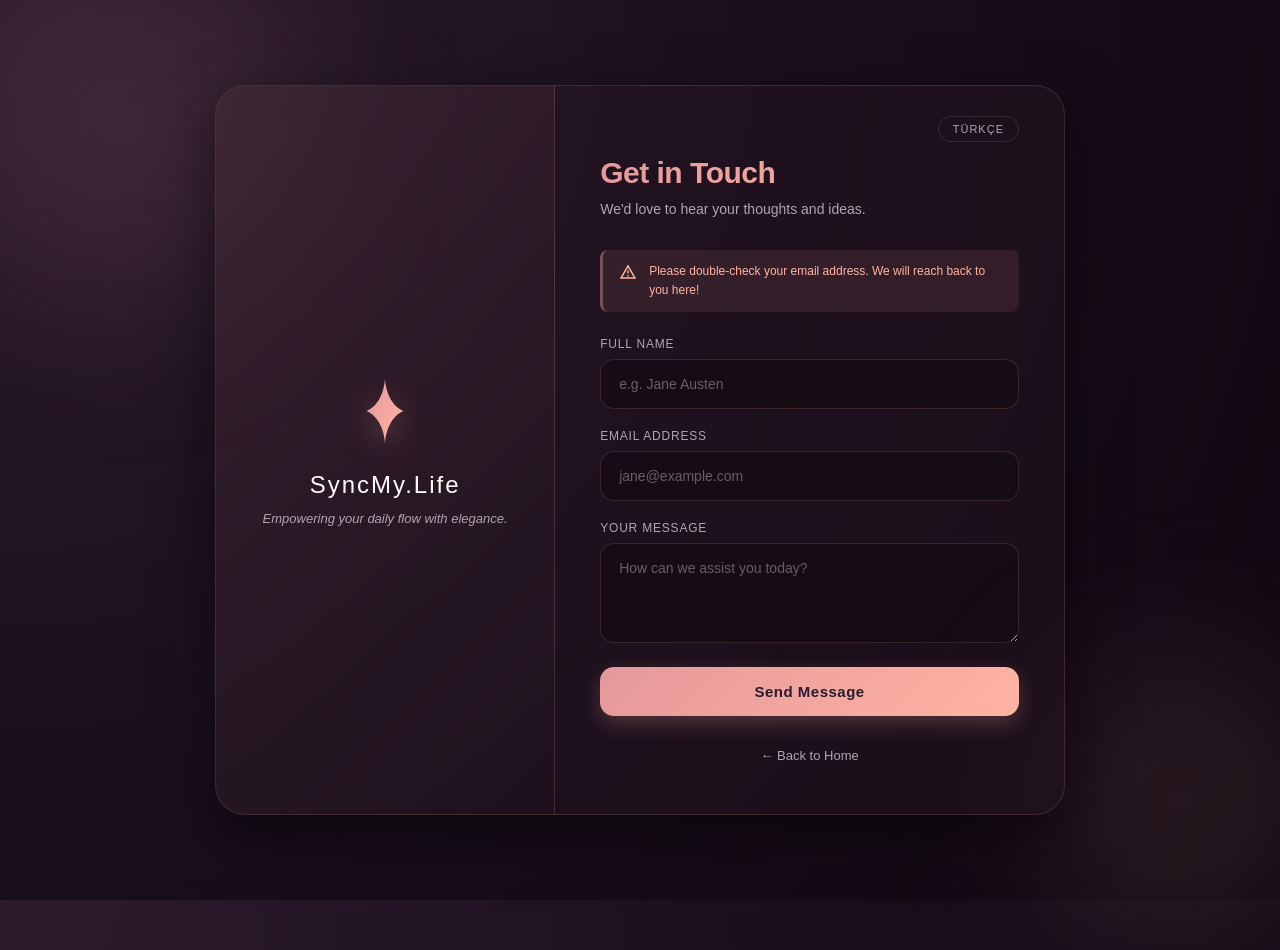
==== commit 977f04c4: "Update index.html" ====
--- a/get-key/index.html
+++ b/get-key/index.html
@@ -5,21 +5,21 @@
     <meta name="viewport" content="width=device-width, initial-scale=1.0">
     <title>Contact | SyncMy.Life</title>
     <style>
-        /* --- PREMIUM CSS VARIABLES --- */
+        /* --- ELEGANT & FEMININE CSS VARIABLES --- */
         :root {
-            --bg-gradient: radial-gradient(circle at top left, #1a1a2e 0%, #16213e 50%, #0f3460 100%);
-            --glass-bg: rgba(25, 30, 45, 0.65);
-            --glass-border: rgba(255, 255, 255, 0.08);
-            --primary-accent: #00d2ff;
-            --primary-gradient: linear-gradient(135deg, #3a7bd5 0%, #00d2ff 100%);
-            --text-main: #f0f0f0;
-            --text-muted: #a0a5b5;
-            --input-bg: rgba(15, 20, 30, 0.7);
-            --warning-bg: rgba(255, 170, 0, 0.1);
-            --warning-border: rgba(255, 170, 0, 0.4);
-            --warning-text: #ffbc42;
-            --success-color: #20bf55;
-            --error-color: #ff4b4b;
+            --bg-gradient: radial-gradient(circle at top left, #2d1b2e 0%, #1a0f1c 50%, #0f0710 100%);
+            --glass-bg: rgba(35, 20, 32, 0.55);
+            --glass-border: rgba(255, 180, 162, 0.15);
+            --primary-accent: #ffb4a2;
+            --primary-gradient: linear-gradient(135deg, #e5989b 0%, #ffb4a2 100%);
+            --text-main: #fdfbf7;
+            --text-muted: #b5a3b0;
+            --input-bg: rgba(20, 10, 18, 0.6);
+            --warning-bg: rgba(229, 152, 155, 0.1);
+            --warning-border: rgba(229, 152, 155, 0.4);
+            --warning-text: #ffb4a2;
+            --success-color: #a3b18a;
+            --error-color: #d53636;
         }
 
         /* --- GLOBAL RESET & BODY --- */
@@ -38,26 +38,27 @@
             align-items: center;
             min-height: 100vh;
             overflow-x: hidden;
-        }
-
-        /* --- BACKGROUND GLOW EFFECTS --- */
+            padding: 20px;
+        }
+
+        /* --- BACKGROUND SOFT GLOW EFFECTS --- */
         .glow-circle {
+            position: absolute;
+            width: 350px;
+            height: 350px;
+            background: rgba(229, 152, 155, 0.12);
+            border-radius: 50%;
+            filter: blur(90px);
+            z-index: 0;
+            top: -50px;
+            left: -50px;
+        }
+
+        .glow-circle-2 {
             position: absolute;
             width: 300px;
             height: 300px;
-            background: rgba(0, 210, 255, 0.15);
-            border-radius: 50%;
-            filter: blur(80px);
-            z-index: 0;
-            top: -50px;
-            left: -50px;
-        }
-
-        .glow-circle-2 {
-            position: absolute;
-            width: 250px;
-            height: 250px;
-            background: rgba(58, 123, 213, 0.15);
+            background: rgba(255, 180, 162, 0.1);
             border-radius: 50%;
             filter: blur(80px);
             z-index: 0;
@@ -65,24 +66,67 @@
             right: -50px;
         }
 
-        /* --- GLASSMORPHISM CARD --- */
+        /* --- TWO-COLUMN GLASSMORPHISM CARD --- */
         .contact-wrapper {
             position: relative;
             z-index: 1;
             width: 100%;
-            max-width: 460px;
-            padding: 20px;
+            max-width: 850px; /* Genişletildi */
             animation: floatIn 0.8s cubic-bezier(0.16, 1, 0.3, 1) forwards;
         }
 
         .glass-card {
             background: var(--glass-bg);
-            backdrop-filter: blur(20px);
-            -webkit-backdrop-filter: blur(20px);
+            backdrop-filter: blur(25px);
+            -webkit-backdrop-filter: blur(25px);
             border: 1px solid var(--glass-border);
-            border-radius: 24px;
-            padding: 40px 35px;
-            box-shadow: 0 20px 50px rgba(0, 0, 0, 0.4);
+            border-radius: 30px;
+            box-shadow: 0 20px 60px rgba(0, 0, 0, 0.5);
+            display: flex;
+            overflow: hidden;
+        }
+
+        /* Left Panel - Logo & Branding */
+        .left-panel {
+            flex: 0 0 40%;
+            background: linear-gradient(135deg, rgba(229, 152, 155, 0.1) 0%, rgba(0,0,0,0) 100%);
+            border-right: 1px solid var(--glass-border);
+            padding: 50px 30px;
+            display: flex;
+            flex-direction: column;
+            justify-content: center;
+            align-items: center;
+            text-align: center;
+        }
+
+        .brand-logo {
+            width: 80px;
+            height: 80px;
+            margin-bottom: 20px;
+            fill: url(#grad1);
+            filter: drop-shadow(0 10px 15px rgba(229, 152, 155, 0.3));
+        }
+
+        .brand-name {
+            font-size: 24px;
+            font-weight: 300;
+            letter-spacing: 2px;
+            color: var(--text-main);
+            margin-bottom: 10px;
+        }
+
+        .brand-tagline {
+            font-size: 13px;
+            color: var(--text-muted);
+            font-style: italic;
+            line-height: 1.6;
+        }
+
+        /* Right Panel - Form */
+        .right-panel {
+            flex: 1;
+            padding: 50px 45px;
+            position: relative;
         }
 
         @keyframes floatIn {
@@ -92,20 +136,20 @@
 
         /* --- TOP BAR (LANG TOGGLE) --- */
         .top-bar {
-            display: flex;
-            justify-content: flex-end;
-            margin-bottom: 10px;
+            position: absolute;
+            top: 30px;
+            right: 45px;
         }
 
         .lang-btn {
-            background: rgba(255, 255, 255, 0.05);
+            background: transparent;
             border: 1px solid var(--glass-border);
             color: var(--text-muted);
-            padding: 6px 12px;
+            padding: 6px 14px;
             border-radius: 20px;
             cursor: pointer;
-            font-size: 12px;
-            font-weight: 600;
+            font-size: 11px;
+            font-weight: 500;
             transition: all 0.3s ease;
             letter-spacing: 1px;
         }
@@ -113,19 +157,19 @@
         .lang-btn:hover {
             color: var(--text-main);
             border-color: var(--primary-accent);
-            box-shadow: 0 0 10px rgba(0, 210, 255, 0.2);
+            background: rgba(255, 180, 162, 0.1);
         }
 
         /* --- HEADER --- */
         .header {
-            text-align: center;
-            margin-bottom: 25px;
+            margin-bottom: 30px;
+            margin-top: 20px;
         }
 
         .header h2 {
-            font-size: 32px;
-            font-weight: 700;
-            margin-bottom: 10px;
+            font-size: 30px;
+            font-weight: 600;
+            margin-bottom: 8px;
             background: var(--primary-gradient);
             -webkit-background-clip: text;
             -webkit-text-fill-color: transparent;
@@ -141,16 +185,17 @@
         /* --- IMPORTANT WARNING BOX --- */
         .email-warning {
             background: var(--warning-bg);
-            border-left: 4px solid var(--warning-border);
-            padding: 12px 15px;
-            border-radius: 6px;
+            border-left: 3px solid var(--warning-border);
+            padding: 12px 16px;
+            border-radius: 8px;
             margin-bottom: 25px;
-            font-size: 13px;
+            font-size: 12px;
             color: var(--warning-text);
             display: flex;
             align-items: flex-start;
-            gap: 10px;
-            line-height: 1.5;
+            gap: 12px;
+            line-height: 1.6;
+            font-weight: 400;
         }
 
         .email-warning svg {
@@ -164,44 +209,45 @@
         /* --- FORMS --- */
         .form-group {
             margin-bottom: 20px;
-            position: relative;
         }
 
         .form-group label {
             display: block;
             margin-bottom: 8px;
-            font-size: 13px;
-            color: var(--text-main);
+            font-size: 12px;
+            color: var(--text-muted);
             font-weight: 500;
-            letter-spacing: 0.5px;
+            letter-spacing: 0.8px;
+            text-transform: uppercase;
         }
 
         .form-control {
             width: 100%;
-            padding: 15px 16px;
+            padding: 16px 18px;
             background: var(--input-bg);
             border: 1px solid var(--glass-border);
-            border-radius: 12px;
-            color: #fff;
-            font-size: 15px;
+            border-radius: 14px;
+            color: var(--text-main);
+            font-size: 14px;
             font-family: inherit;
             transition: all 0.3s ease;
         }
 
         textarea.form-control {
-            min-height: 120px;
+            min-height: 100px;
             resize: vertical;
         }
 
         .form-control:focus {
             outline: none;
             border-color: var(--primary-accent);
-            background: rgba(15, 20, 30, 0.9);
-            box-shadow: 0 0 0 4px rgba(0, 210, 255, 0.1);
+            background: rgba(20, 10, 18, 0.8);
+            box-shadow: 0 0 0 3px rgba(229, 152, 155, 0.15);
         }
 
         .form-control::placeholder {
-            color: #5a6072;
+            color: #6a5d66;
+            font-weight: 300;
         }
 
         /* --- SUBMIT BUTTON --- */
@@ -210,14 +256,15 @@
             padding: 16px;
             margin-top: 10px;
             background: var(--primary-gradient);
-            color: #fff;
+            color: #2a1b2e; /* Koyu metin daha şık durur */
             border: none;
-            border-radius: 12px;
-            font-size: 16px;
+            border-radius: 14px;
+            font-size: 15px;
             font-weight: 600;
+            letter-spacing: 0.5px;
             cursor: pointer;
             transition: all 0.3s ease;
-            box-shadow: 0 8px 20px rgba(0, 210, 255, 0.25);
+            box-shadow: 0 8px 20px rgba(229, 152, 155, 0.25);
             display: flex;
             justify-content: center;
             align-items: center;
@@ -225,7 +272,7 @@
 
         .submit-btn:hover {
             transform: translateY(-2px);
-            box-shadow: 0 12px 25px rgba(0, 210, 255, 0.35);
+            box-shadow: 0 12px 25px rgba(229, 152, 155, 0.35);
         }
 
         .submit-btn:active {
@@ -241,11 +288,11 @@
         /* Spinner */
         .spinner {
             display: none;
-            width: 20px;
-            height: 20px;
-            border: 3px solid rgba(255, 255, 255, 0.3);
+            width: 18px;
+            height: 18px;
+            border: 2px solid rgba(42, 27, 46, 0.3);
             border-radius: 50%;
-            border-top-color: #fff;
+            border-top-color: #2a1b2e;
             animation: spin 1s ease-in-out infinite;
         }
 
@@ -255,24 +302,24 @@
         .status-box {
             display: none;
             padding: 14px;
-            border-radius: 10px;
+            border-radius: 12px;
             margin-bottom: 20px;
             text-align: center;
-            font-size: 14px;
+            font-size: 13px;
             font-weight: 500;
             animation: floatIn 0.3s ease;
         }
 
         .status-box.success {
-            background: rgba(32, 191, 85, 0.15);
+            background: rgba(163, 177, 138, 0.15);
             color: var(--success-color);
-            border: 1px solid rgba(32, 191, 85, 0.3);
+            border: 1px solid rgba(163, 177, 138, 0.3);
         }
 
         .status-box.error {
-            background: rgba(255, 75, 75, 0.15);
+            background: rgba(213, 54, 54, 0.15);
             color: var(--error-color);
-            border: 1px solid rgba(255, 75, 75, 0.3);
+            border: 1px solid rgba(213, 54, 54, 0.3);
         }
 
         /* --- FOOTER --- */
@@ -284,7 +331,7 @@
         .footer a {
             color: var(--text-muted);
             text-decoration: none;
-            font-size: 14px;
+            font-size: 13px;
             transition: color 0.3s ease;
             display: inline-flex;
             align-items: center;
@@ -294,6 +341,25 @@
         .footer a:hover {
             color: var(--primary-accent);
         }
+
+        /* --- RESPONSIVE DESIGN --- */
+        @media (max-width: 768px) {
+            .glass-card {
+                flex-direction: column;
+            }
+            .left-panel {
+                padding: 40px 20px;
+                border-right: none;
+                border-bottom: 1px solid var(--glass-border);
+            }
+            .right-panel {
+                padding: 40px 25px;
+            }
+            .top-bar {
+                top: 20px;
+                right: 25px;
+            }
+        }
     </style>
 </head>
 <body>
@@ -305,94 +371,111 @@
     <main class="contact-wrapper">
         <div class="glass-card">
             
-            <div class="top-bar">
-                <button class="lang-btn" id="langToggle">TR / EN</button>
-            </div>
-
-            <header class="header">
-                <h2 data-i18n="title">Get in Touch</h2>
-                <p data-i18n="subtitle">Have a brilliant idea or a question? We'd love to hear from you.</p>
-            </header>
-
-            <form id="contactForm" action="https://formspree.io/f/xqegjllr" method="POST">
-                
-                <!-- Notice the bold warning box -->
-                <div class="email-warning">
-                    <svg viewBox="0 0 24 24"><path d="M12 2L1 21h22M12 6l7.53 13H4.47M11 10v4h2v-4m-2 6v2h2v-2"></path></svg>
-                    <span data-i18n="warningText">Please double-check your email address. We will use this to get back to you!</span>
+            <!-- LEFT PANEL: LOGO & BRAND -->
+            <aside class="left-panel">
+                <!-- SVG Definition for Gradient -->
+                <svg width="0" height="0">
+                  <linearGradient id="grad1" x1="0%" y1="0%" x2="100%" y2="100%">
+                    <stop offset="0%" style="stop-color:#e5989b;stop-opacity:1" />
+                    <stop offset="100%" style="stop-color:#ffb4a2;stop-opacity:1" />
+                  </linearGradient>
+                </svg>
+                <!-- Elegant Abstract Logo (Lotus/Sparkle vibe) -->
+                <svg class="brand-logo" viewBox="0 0 24 24" xmlns="http://www.w3.org/2000/svg">
+                    <path d="M12 2C12 2 12 9.5 17.5 12C12 14.5 12 22 12 22C12 22 12 14.5 6.5 12C12 9.5 12 2 12 2Z"/>
+                </svg>
+                <h1 class="brand-name">SyncMy.Life</h1>
+                <p class="brand-tagline" data-i18n="tagline">Empowering your daily flow with elegance.</p>
+            </aside>
+
+            <!-- RIGHT PANEL: FORM -->
+            <section class="right-panel">
+                <div class="top-bar">
+                    <button class="lang-btn" id="langToggle">TR / EN</button>
                 </div>
 
-                <div class="form-group">
-                    <label for="name" data-i18n="nameLabel">Full Name</label>
-                    <input type="text" id="name" name="name" class="form-control" data-i18n-placeholder="namePlaceholder" placeholder="e.g. John Doe" required autocomplete="name">
-                </div>
-
-                <div class="form-group">
-                    <label for="email" data-i18n="emailLabel">Email Address</label>
-                    <input type="email" id="email" name="email" class="form-control" data-i18n-placeholder="emailPlaceholder" placeholder="hello@example.com" required autocomplete="email">
-                </div>
-
-                <div class="form-group">
-                    <label for="message" data-i18n="messageLabel">Your Message</label>
-                    <textarea id="message" name="message" class="form-control" data-i18n-placeholder="messagePlaceholder" placeholder="How can we help you today?" required></textarea>
-                </div>
-
-                <!-- Formspree Honeypot -->
-                <label style="display: none !important;">
-                    <input type="text" name="_gotcha" tabindex="-1" autocomplete="off" />
-                </label>
-
-                <div id="statusBox" class="status-box"></div>
-
-                <button type="submit" class="submit-btn" id="submitBtn">
-                    <span id="btnText" data-i18n="btnText">Send Message</span>
-                    <span class="spinner" id="spinner"></span>
-                </button>
-            </form>
-
-            <footer class="footer">
-                <a href="http://syncmy.life">
-                    <span data-i18n="backHome">← Back to Home</span>
-                </a>
-            </footer>
+                <header class="header">
+                    <h2 data-i18n="title">Get in Touch</h2>
+                    <p data-i18n="subtitle">We'd love to hear your thoughts and ideas.</p>
+                </header>
+
+                <form id="contactForm" action="https://formspree.io/f/xqegjllr" method="POST">
+                    
+                    <div class="email-warning">
+                        <svg viewBox="0 0 24 24"><path d="M12 2L1 21h22M12 6l7.53 13H4.47M11 10v4h2v-4m-2 6v2h2v-2"></path></svg>
+                        <span data-i18n="warningText">Please double-check your email address. We will reach back to you here!</span>
+                    </div>
+
+                    <div class="form-group">
+                        <label for="name" data-i18n="nameLabel">Full Name</label>
+                        <input type="text" id="name" name="name" class="form-control" data-i18n-placeholder="namePlaceholder" placeholder="e.g. Jane Austen" required autocomplete="name">
+                    </div>
+
+                    <div class="form-group">
+                        <label for="email" data-i18n="emailLabel">Email Address</label>
+                        <input type="email" id="email" name="email" class="form-control" data-i18n-placeholder="emailPlaceholder" placeholder="jane@example.com" required autocomplete="email">
+                    </div>
+
+                    <div class="form-group">
+                        <label for="message" data-i18n="messageLabel">Your Message</label>
+                        <textarea id="message" name="message" class="form-control" data-i18n-placeholder="messagePlaceholder" placeholder="How can we assist you today?" required></textarea>
+                    </div>
+
+                    <label style="display: none !important;">
+                        <input type="text" name="_gotcha" tabindex="-1" autocomplete="off" />
+                    </label>
+
+                    <div id="statusBox" class="status-box"></div>
+
+                    <button type="submit" class="submit-btn" id="submitBtn">
+                        <span id="btnText" data-i18n="btnText">Send Message</span>
+                        <span class="spinner" id="spinner"></span>
+                    </button>
+                </form>
+
+                <footer class="footer">
+                    <a href="http://syncmy.life">
+                        <span data-i18n="backHome">← Back to Home</span>
+                    </a>
+                </footer>
+            </section>
 
         </div>
     </main>
 
     <script>
-        // --- TRANSLATION DICTIONARY ---
         const i18n = {
             en: {
+                tagline: "Empowering your daily flow with elegance.",
                 title: "Get in Touch",
-                subtitle: "Have a brilliant idea or a question? We'd love to hear from you.",
-                warningText: "Please double-check your email address. We will use this to get back to you!",
+                subtitle: "We'd love to hear your thoughts and ideas.",
+                warningText: "Please double-check your email address. We will reach back to you here!",
                 nameLabel: "Full Name",
-                namePlaceholder: "e.g. John Doe",
+                namePlaceholder: "e.g. Jane Austen",
                 emailLabel: "Email Address",
-                emailPlaceholder: "hello@example.com",
+                emailPlaceholder: "jane@example.com",
                 messageLabel: "Your Message",
-                messagePlaceholder: "How can we help you today?",
+                messagePlaceholder: "How can we assist you today?",
                 btnText: "Send Message",
-                btnLoading: "Sending...",
                 backHome: "← Back to Home",
-                successMsg: "Message sent successfully! Redirecting...",
+                successMsg: "Message sent beautifully! Redirecting...",
                 errorMsg: "Oops! Something went wrong.",
                 networkError: "Network error. Please try again later."
             },
             tr: {
+                tagline: "Günlük akışınızı zarafetle güçlendirin.",
                 title: "Bize Ulaşın",
-                subtitle: "Harika bir fikriniz veya sorunuz mu var? Sizden haber almayı çok isteriz.",
-                warningText: "Lütfen e-posta adresinizin doğruluğundan emin olun. Size bu adres üzerinden geri dönüş yapacağız!",
+                subtitle: "Düşüncelerinizi ve fikirlerinizi duymayı çok isteriz.",
+                warningText: "Lütfen e-posta adresinizin doğruluğundan emin olun. Size bu adres üzerinden dönüş yapacağız!",
                 nameLabel: "Ad Soyad",
-                namePlaceholder: "Örn. Ahmet Yılmaz",
+                namePlaceholder: "Örn. Ayşe Yılmaz",
                 emailLabel: "E-posta Adresi",
-                emailPlaceholder: "merhaba@ornek.com",
+                emailPlaceholder: "ayse@ornek.com",
                 messageLabel: "Mesajınız",
-                messagePlaceholder: "Size nasıl yardımcı olabiliriz?",
+                messagePlaceholder: "Size bugün nasıl yardımcı olabiliriz?",
                 btnText: "Mesajı Gönder",
-                btnLoading: "Gönderiliyor...",
                 backHome: "← Ana Sayfaya Dön",
-                successMsg: "Mesajınız başarıyla iletildi! Yönlendiriliyorsunuz...",
+                successMsg: "Mesajınız harika bir şekilde iletildi! Yönlendiriliyorsunuz...",
                 errorMsg: "Hata! Bir şeyler ters gitti.",
                 networkError: "Bağlantı hatası. Lütfen daha sonra tekrar deneyin."
             }
@@ -400,7 +483,6 @@
 
         let currentLang = 'en';
 
-        // --- AUTO DETECT LANGUAGE ---
         function initLanguage() {
             const userLang = navigator.language || navigator.userLanguage;
             if (userLang.toLowerCase().includes('tr')) {
@@ -411,9 +493,7 @@
             updateUI();
         }
 
-        // --- UPDATE UI TEXT ---
         function updateUI() {
-            // Update Inner HTML
             document.querySelectorAll('[data-i18n]').forEach(el => {
                 const key = el.getAttribute('data-i18n');
                 if (i18n[currentLang][key]) {
@@ -421,7 +501,6 @@
                 }
             });
 
-            // Update Placeholders
             document.querySelectorAll('[data-i18n-placeholder]').forEach(el => {
                 const key = el.getAttribute('data-i18n-placeholder');
                 if (i18n[currentLang][key]) {
@@ -433,13 +512,11 @@
             document.documentElement.lang = currentLang;
         }
 
-        // Toggle Event
         document.getElementById('langToggle').addEventListener('click', () => {
             currentLang = currentLang === 'en' ? 'tr' : 'en';
             updateUI();
         });
 
-        // --- FORM SUBMISSION LOGIC ---
         const form = document.getElementById("contactForm");
         const submitBtn = document.getElementById("submitBtn");
         const btnText = document.getElementById("btnText");
@@ -455,7 +532,6 @@
         form.addEventListener("submit", async function(event) {
             event.preventDefault(); 
             
-            // UI Loading State
             submitBtn.disabled = true;
             btnText.style.display = "none";
             spinner.style.display = "block";
@@ -492,7 +568,6 @@
             spinner.style.display = "none";
         }
 
-        // Initialize on load
         initLanguage();
     </script>
 </body>
